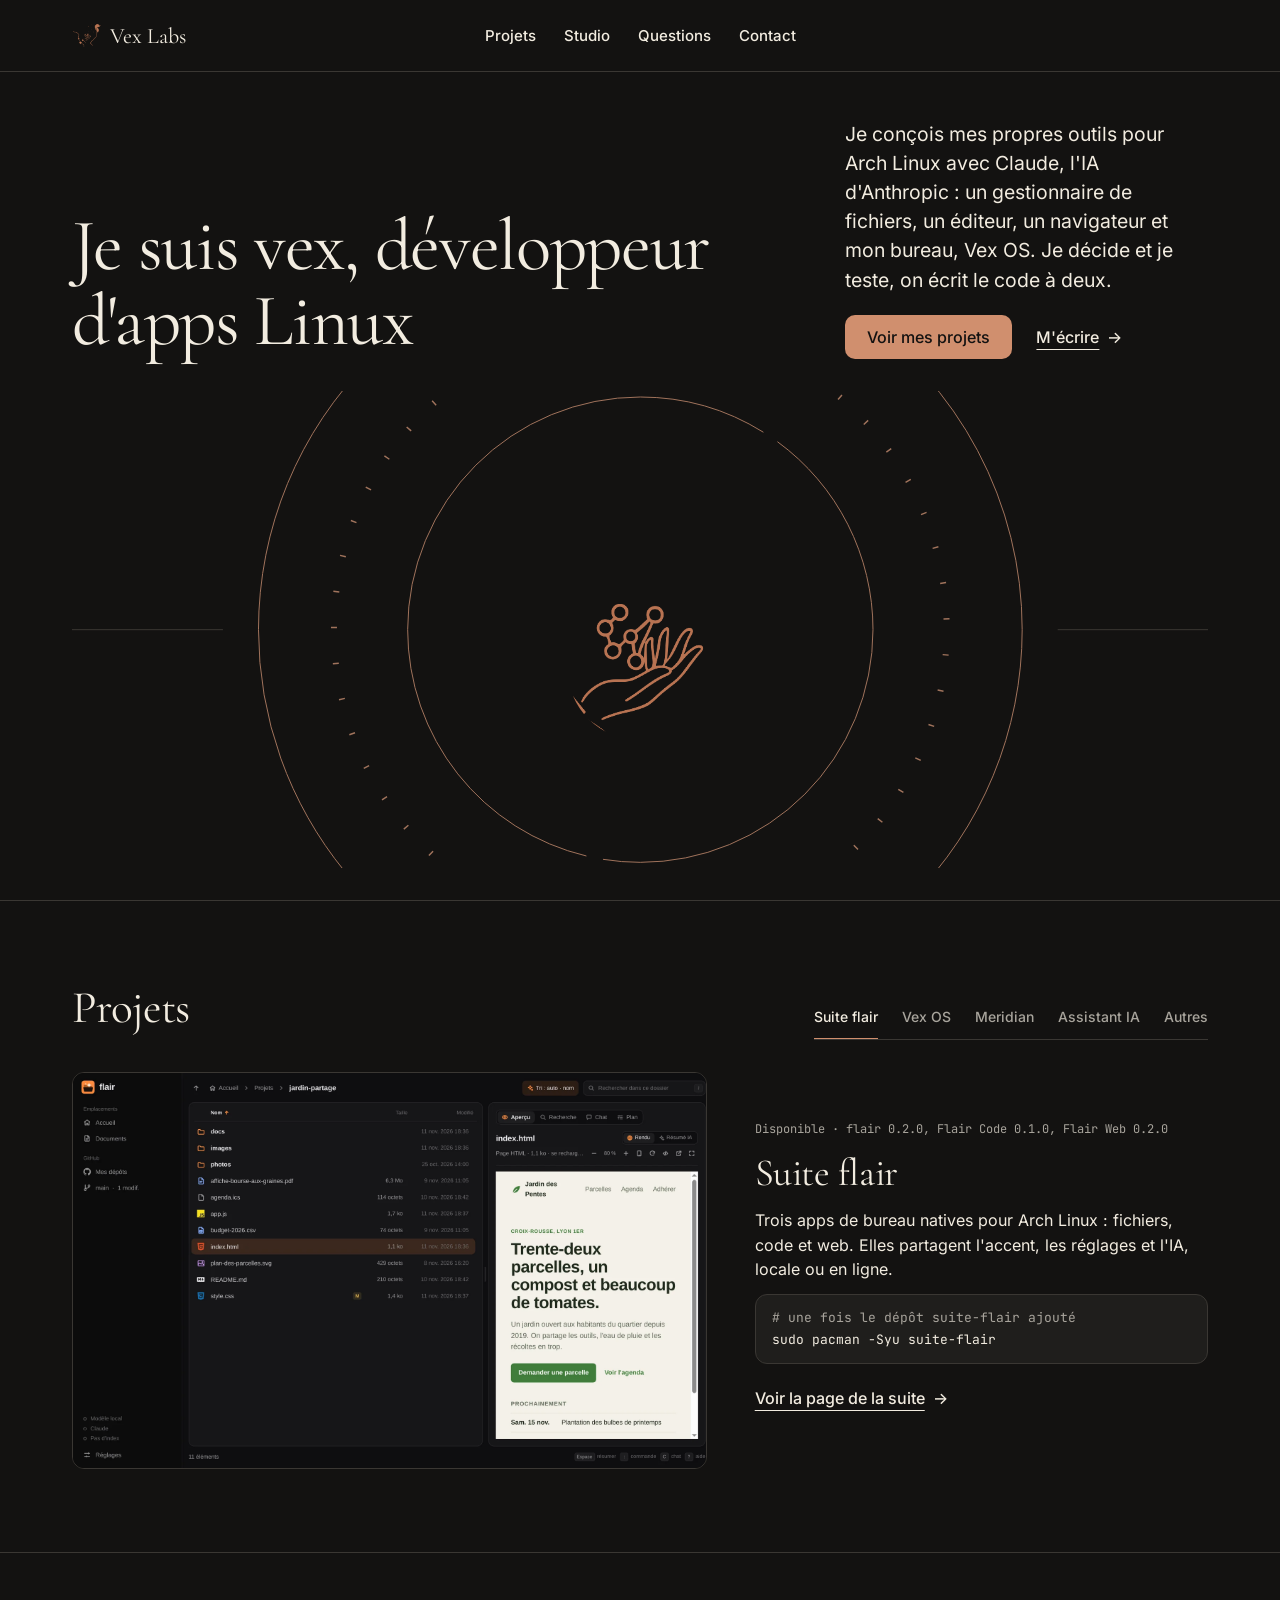
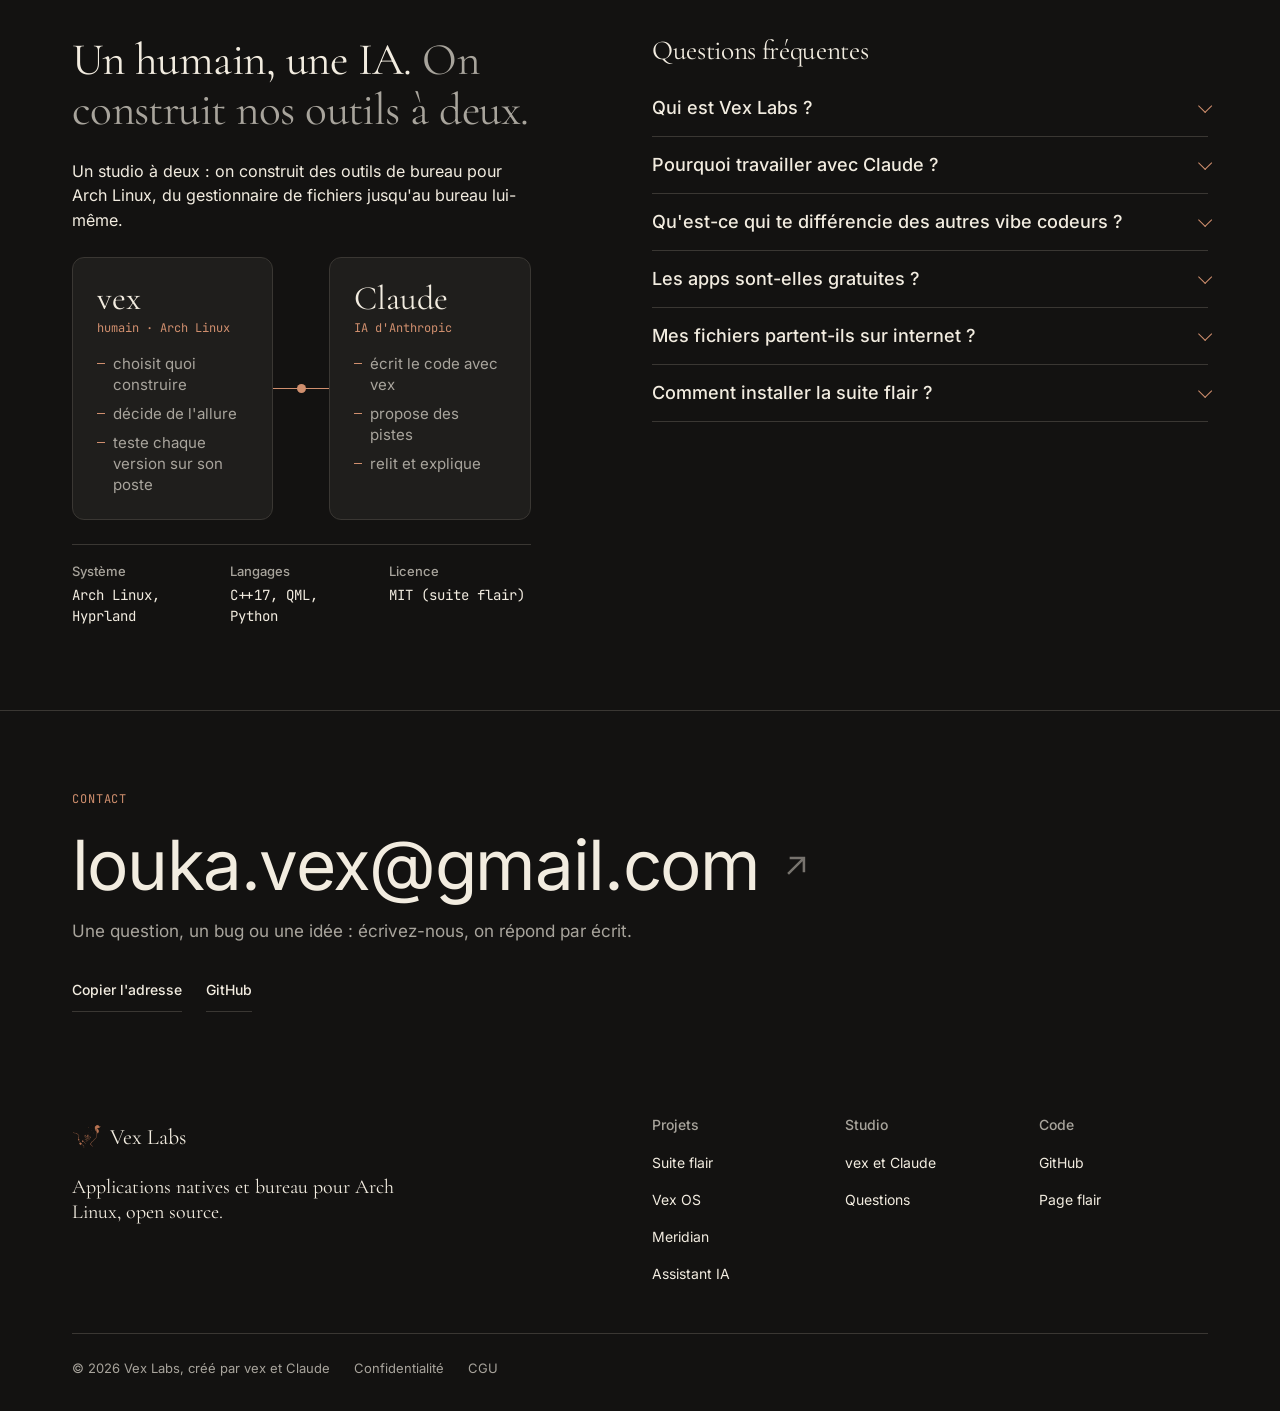
==== index.html @ b844fd17 "Portfolio Vex Labs : accueil, projets, studio, FAQ, contact, pages légales Site statique sans dépend" ====
<!doctype html>
<html lang="fr">
<head>
<meta charset="utf-8">
<meta name="viewport" content="width=device-width, initial-scale=1, viewport-fit=cover">
<title>Vex Labs : applications natives pour Arch Linux</title>
<meta name="description" content="Vex Labs, c'est vex et Claude : la suite flair, Vex OS et Meridian, des outils de bureau natifs pour Arch Linux, en C++ et Qt 6.">
<link rel="canonical" href="https://vexlab-off.github.io/vex-portfolio/">
<meta property="og:type" content="website">
<meta property="og:url" content="https://vexlab-off.github.io/vex-portfolio/">
<meta property="og:title" content="Vex Labs : applications natives pour Arch Linux">
<meta property="og:description" content="La suite flair, Vex OS et Meridian : des outils de bureau pour Arch Linux, écrits par vex et Claude en C++ et Qt 6.">
<meta property="og:image" content="https://vexlab-off.github.io/vex-portfolio/share.jpg">
<meta name="twitter:card" content="summary_large_image">
<meta name="theme-color" content="#131211">
<link rel="icon" href="media/logo.png" type="image/png">
<link rel="preload" href="fonts/cormorant-garamond-400-normal.woff2" as="font" type="font/woff2" crossorigin>
<link rel="preload" href="fonts/inter-400-normal.woff2" as="font" type="font/woff2" crossorigin>
<link rel="stylesheet" href="css/site.css">
<script>
  // Le hero se construit au chargement (js/site.js) : ses pièces sont cachées ici, avant le premier rendu,
  // sauf si l'on a demandé moins d'animations. Si le script ne démarre pas, tout réapparaît au bout de 4 s.
  if (!matchMedia('(prefers-reduced-motion: reduce)').matches) {
    document.documentElement.classList.add('vx-build', 'vx-intro', 'vx-rules');
    setTimeout(() => { if (!window.vxStarted) document.documentElement.classList.remove('vx-build', 'vx-rules'); }, 4000);
  }
</script>
<script src="js/site.js" defer></script>
</head>
<body>
<a class="skip" href="#top">Aller au contenu</a>

<header class="nav">
  <div class="wrap nav__bar">
    <a class="logo" href="#top"><img src="media/logo.png" alt="" width="777" height="633">Vex Labs</a>
    <nav class="nav__links" id="menu" aria-label="Principale">
      <a href="#projets">Projets</a>
      <a href="#studio">Studio</a>
      <a href="#questions">Questions</a>
      <a href="#contact">Contact</a>
    </nav>
    <button class="nav__toggle" type="button" aria-expanded="false" aria-controls="menu" aria-label="Ouvrir le menu"><span></span><span></span></button>
  </div>
</header>

<main id="top">
  <section class="hero" aria-labelledby="hero-h">
    <div class="wrap hero__in">
      <div class="hero__head">
        <h1 id="hero-h">Je suis vex, développeur d'apps Linux</h1>
        <div class="hero__aside">
          <p class="hero__lead">Je conçois mes propres outils pour Arch Linux avec Claude, l'IA d'Anthropic&nbsp;: un gestionnaire de fichiers, un éditeur, un navigateur et mon bureau, Vex OS. Je décide et je teste, on écrit le code à deux.</p>
          <div class="actions"><a class="btn" href="#projets">Voir mes projets</a><a class="link" href="#contact">M'écrire</a></div>
        </div>
      </div>
      <div class="hero__stage">
        <!-- l'horloge, d'après l'écran de veille Meridian : l'anneau extérieur fait 24 h (son arc s'allume jusqu'à l'heure),
             celui du milieu 60 graduations (allumées jusqu'à la minute), l'intérieur 60 s avec le point des secondes -->
        <svg class="orbit" viewBox="-640 -283 1280 566" preserveAspectRatio="xMidYMid slice" aria-hidden="true">
          <defs><linearGradient id="tail" gradientUnits="userSpaceOnUse"><stop offset="0" stop-opacity="0"/><stop offset="1"/></linearGradient></defs>
          <circle class="ring" r="430" pathLength="1"/>
          <circle class="day" id="clock-day" r="430" pathLength="1440" stroke-dasharray="0 1440" transform="rotate(-90)"/>
          <circle class="ticks" r="345" pathLength="60" stroke-dasharray="0.04 0.96" transform="rotate(-90)"/>
          <circle class="done" id="clock-min" r="345" pathLength="60" stroke-dasharray="0 60" transform="rotate(-90)"/>
          <circle class="ring" r="262" pathLength="1"/>
          <g id="clock-mdot"><circle class="mdot" cx="0" cy="-345" r="4"/></g>
          <g id="clock-sec"><path class="tail"/><circle class="dot" cx="0" cy="-262" r="3.5"/></g>
          <line class="guide" x1="-640" y1="0" x2="-470" y2="0" pathLength="1"/>
          <line class="guide" x1="640" y1="0" x2="470" y2="0" pathLength="1"/>
        </svg>
        <img src="media/logo.png" alt="Le logo de Vex Labs : une main tient un petit graphe de nœuds, sous une silhouette en casquette" width="777" height="633" fetchpriority="high">
      </div>
      <p class="clock" aria-hidden="true"><time><span id="clock-h">--</span><span class="clock__colon">:</span><span id="clock-m">--</span></time><span class="clock__s" id="clock-s">--</span><span class="clock__date" id="clock-date"></span></p>
    </div>
  </section>

  <section class="section rule" id="projets" aria-labelledby="projets-h">
    <div class="wrap">
      <div class="proj__head">
        <h2 id="projets-h">Projets</h2>
        <!-- 5 projets au plus ici : la bibliothèque complète viendra sur un autre site -->
        <div class="proj__bar" role="tablist" aria-label="Choisir un projet">
          <button type="button" role="tab" id="suite-flair" aria-selected="true" aria-controls="pp-flair">Suite flair</button>
          <button type="button" role="tab" id="vex-os" aria-selected="false" aria-controls="pp-vexos" tabindex="-1">Vex OS</button>
          <button type="button" role="tab" id="meridian" aria-selected="false" aria-controls="pp-meridian" tabindex="-1">Meridian</button>
          <button type="button" role="tab" id="assistant" aria-selected="false" aria-controls="pp-assistant" tabindex="-1">Assistant IA</button>
          <button type="button" role="tab" id="autres" aria-selected="false" aria-controls="pp-autres" tabindex="-1">Autres</button>
          <span class="proj__ink" aria-hidden="true"></span>
        </div>
      </div>

      <article class="proj" id="pp-flair" role="tabpanel" aria-labelledby="suite-flair" tabindex="0">
        <div class="proj__media"><img src="media/flair.webp" alt="flair, le gestionnaire de fichiers : un dossier de projet ouvert, avec l'aperçu d'une page HTML à droite" width="1800" height="1112" loading="lazy"></div>
        <div class="proj__text">
          <p class="meta">Disponible · flair 0.2.0, Flair Code 0.1.0, Flair Web 0.2.0</p>
          <h3>Suite flair</h3>
          <p>Trois apps de bureau natives pour Arch Linux&nbsp;: fichiers, code et web. Elles partagent l'accent, les réglages et l'IA, locale ou en ligne.</p>
          <pre class="code"><span class="c"># une fois le dépôt suite-flair ajouté</span>
sudo pacman -Syu suite-flair</pre>
          <a class="link" href="https://vexlab-off.github.io/flair/">Voir la page de la suite</a>
        </div>
      </article>

      <article class="proj" id="pp-vexos" role="tabpanel" aria-labelledby="vex-os" tabindex="0" hidden>
        <div class="proj__media proj__media--contain"><img src="media/plymouth-poster.webp" alt="Écran de démarrage de Vex OS : le logo et le mot VEX OS sur fond noir" width="800" height="400" loading="lazy"></div>
        <div class="proj__text">
          <p class="meta">Arch Linux · Hyprland · Lua · Shell</p>
          <h3>Vex OS</h3>
          <p>Mon bureau sur Arch Linux et Hyprland&nbsp;: un shell maison, des dotfiles en modules et un script qui remonte tout le poste, jusqu'à l'écran de démarrage.</p>
        </div>
      </article>

      <article class="proj" id="pp-meridian" role="tabpanel" aria-labelledby="meridian" tabindex="0" hidden>
        <div class="proj__media"><img src="media/meridian.webp" alt="Meridian, l'économiseur d'écran : l'heure en grand au centre d'anneaux fins" width="1600" height="1000" loading="lazy"></div>
        <div class="proj__text">
          <p class="meta">C++17 · Qt 6 Quick · pour Vex OS</p>
          <h3>Meridian</h3>
          <p>L'économiseur d'écran de Vex OS&nbsp;: l'heure sur trois anneaux, pour la journée, l'heure et la minute. Il couvre tous les écrans et s'efface au premier geste.</p>
        </div>
      </article>

      <article class="proj" id="pp-assistant" role="tabpanel" aria-labelledby="assistant" tabindex="0" hidden>
        <div class="proj__media proj__media--empty">En développement, pas encore de capture.</div>
        <div class="proj__text">
          <p class="meta">En développement · Python · LLM local</p>
          <h3>Assistant IA</h3>
          <p>Un assistant vocal pour le bureau&nbsp;: il écoute, comprend avec un modèle local et agit sur le système. Aucun cloud obligatoire.</p>
        </div>
      </article>

      <article class="proj proj--list" id="pp-autres" role="tabpanel" aria-labelledby="autres" tabindex="0" hidden>
        <div class="proj__text">
          <p class="meta">En préparation · pas encore en ligne</p>
          <h3>La bibliothèque Vex Labs</h3>
          <p>Un futur site pour partager et vendre nos prochains projets, au même endroit. Il n'existe pas encore&nbsp;: il viendra après ce portfolio.</p>
          <!-- TODO : mettre le lien de la bibliothèque quand le site existera -->
          <a class="btn" href="#autres">Voir la bibliothèque</a>
        </div>
        <ul class="others">
          <li><h4>Partager</h4><p>Le code et les paquets de chaque projet, avec sa page et ses captures.</p></li>
          <li><h4>Vendre</h4><p>Certains projets à venir seront payants, pour faire vivre Vex Labs.</p></li>
          <li><h4>Suivre</h4><p>Les nouveautés de chaque projet, au même endroit que le code.</p></li>
        </ul>
      </article>
    </div>
  </section>

  <section class="section rule" id="studio" aria-labelledby="studio-h">
    <div class="wrap studio">
      <div class="studio__about">
        <h2 id="studio-h">Un humain, une IA. <span class="muted">On construit nos outils à deux.</span></h2>
        <!-- BROUILLON : l'histoire est à réécrire avec vex -->
        <p>Un studio à deux&nbsp;: on construit des outils de bureau pour Arch Linux, du gestionnaire de fichiers jusqu'au bureau lui-même.</p>
        <div class="duo">
          <div class="duo__who">
            <p class="duo__name">vex</p>
            <p class="duo__role">humain · Arch Linux</p>
            <ul><li>choisit quoi construire</li><li>décide de l'allure</li><li>teste chaque version sur son poste</li></ul>
          </div>
          <div class="duo__link" aria-hidden="true"><span class="duo__line"></span><span class="duo__dot"></span></div>
          <div class="duo__who">
            <p class="duo__name">Claude</p>
            <p class="duo__role">IA d'Anthropic</p>
            <ul><li>écrit le code avec vex</li><li>propose des pistes</li><li>relit et explique</li></ul>
          </div>
        </div>
        <dl class="facts">
          <div><dt>Système</dt><dd>Arch Linux, Hyprland</dd></div>
          <div><dt>Langages</dt><dd>C++17, QML, Python</dd></div>
          <div><dt>Licence</dt><dd>MIT (suite flair)</dd></div>
        </dl>
      </div>
      <div class="qa" id="questions">
        <h3>Questions fréquentes</h3>
        <details><summary>Qui est Vex Labs&nbsp;?</summary><p>Un studio à deux&nbsp;: moi, vex, sur Arch Linux, et Claude, l'IA d'Anthropic. Ensemble, on construit des outils de bureau&nbsp;: la suite flair, Vex OS et Meridian.</p></details>
        <details><summary>Pourquoi travailler avec Claude&nbsp;?</summary><p>Parce qu'à deux, on va plus loin. Claude écrit le code avec moi, propose des pistes et explique ses choix. Moi, je décide de ce qu'on construit, je teste et j'apprends en chemin.</p></details>
        <details><summary>Qu'est-ce qui te différencie des autres vibe codeurs&nbsp;?</summary><p>Je dis clairement que je code avec une IA, et je ne m'arrête pas au premier résultat&nbsp;: chaque version est testée sur mon poste avant d'être publiée, en paquet Arch, avec son code ouvert. Et ce sont des apps natives en C++ et Qt, pas des pages web emballées.</p></details>
        <details><summary>Les apps sont-elles gratuites&nbsp;?</summary><p>La suite flair, oui&nbsp;: son code est ouvert, sous licence MIT. Certains projets à venir seront payants, sur la future bibliothèque Vex Labs.</p></details>
        <details><summary>Mes fichiers partent-ils sur internet&nbsp;?</summary><p>Avec un modèle local, tout reste sur la machine. Avec une clé Claude, OpenAI ou Gemini, la demande part chez ce fournisseur.</p></details>
        <details><summary>Comment installer la suite flair&nbsp;?</summary><p>Ajoutez le dépôt <code>suite-flair</code> à <code>/etc/pacman.conf</code>, puis lancez <code>sudo pacman -Syu suite-flair</code>. La marche à suivre complète est sur la <a href="https://vexlab-off.github.io/flair/">page de la suite</a>.</p></details>
      </div>
    </div>
  </section>
</main>

<footer class="footer rule" id="contact" aria-labelledby="contact-h">
  <div class="wrap">
    <div class="contact">
      <p class="label">Contact</p>
      <h2 id="contact-h"><a class="contact__mail" href="mailto:louka.vex@gmail.com">louka.vex@gmail.com<svg viewBox="0 0 24 24" aria-hidden="true"><path d="M7 17 17 7M8 7h9v9"/></svg></a></h2>
      <p class="contact__lede">Une question, un bug ou une idée&nbsp;: écrivez-nous, on répond par écrit.</p>
      <div class="contact__actions">
        <button type="button" data-copy="louka.vex@gmail.com">Copier l'adresse</button>
        <a href="https://github.com/vexlab-off">GitHub</a>
        <output id="copied"></output>
      </div>
    </div>
    <div class="foot">
      <div class="foot__brand">
        <a class="logo" href="#top"><img src="media/logo.png" alt="" width="777" height="633" loading="lazy">Vex Labs</a>
        <p>Applications natives et bureau pour Arch Linux, open source.</p>
      </div>
      <div class="foot__col"><h3>Projets</h3><ul><li><a href="#suite-flair">Suite flair</a></li><li><a href="#vex-os">Vex OS</a></li><li><a href="#meridian">Meridian</a></li><li><a href="#assistant">Assistant IA</a></li></ul></div>
      <div class="foot__col"><h3>Studio</h3><ul><li><a href="#studio">vex et Claude</a></li><li><a href="#questions">Questions</a></li></ul></div>
      <div class="foot__col"><h3>Code</h3><ul><li><a href="https://github.com/vexlab-off">GitHub</a></li><li><a href="https://vexlab-off.github.io/flair/">Page flair</a></li></ul></div>
    </div>
    <div class="legal">
      <span>© 2026 Vex Labs, créé par vex et Claude</span>
      <a href="confidentialite.html">Confidentialité</a>
      <a href="cgu.html">CGU</a>
    </div>
  </div>
</footer>
</body>
</html>
---- css/site.css ----
/* Vex Labs : une feuille de style pour les trois pages (accueil, confidentialité, CGU). */

/* ---------- polices (hébergées avec le site) ---------- */
@font-face { font-family: "Cormorant Garamond"; font-weight: 300; font-display: swap; src: url(../fonts/cormorant-garamond-300-normal.woff2) format("woff2"); }
@font-face { font-family: "Cormorant Garamond"; font-weight: 400; font-display: swap; src: url(../fonts/cormorant-garamond-400-normal.woff2) format("woff2"); }
@font-face { font-family: "Inter"; font-weight: 400; font-display: swap; src: url(../fonts/inter-400-normal.woff2) format("woff2"); }
@font-face { font-family: "Inter"; font-weight: 500; font-display: swap; src: url(../fonts/inter-500-normal.woff2) format("woff2"); }
@font-face { font-family: "JetBrains Mono"; font-weight: 400; font-display: swap; src: url(../fonts/jetbrains-mono-400-normal.woff2) format("woff2"); }

/* ---------- couleurs, polices, mesures ---------- */
:root {
  color-scheme: dark;
  --bg: #131211;
  --surface: #1f1e1c;
  --ink: #f2ece0;
  --muted: #a8a49c;
  --line: #3a3733;
  --accent: #d08f6e;            /* terre cuite éclaircie pour le fond sombre */
  --display: "Cormorant Garamond", Georgia, serif;
  --text: "Inter", system-ui, sans-serif;
  --mono: "JetBrains Mono", ui-monospace, Menlo, Consolas, monospace;
  --ease: cubic-bezier(.65, 0, .35, 1);
  --ease-out: cubic-bezier(.22, 1, .36, 1);
  --gutter: clamp(24px, 5.6vw, 80px);
  --nav: 72px;
  --space: clamp(64px, 6.5vw, 96px);   /* le haut et le bas de chaque section */
  --r: 12px;
}
@media (max-width: 959px) { :root { --nav: 56px; } }

/* ---------- base ---------- */
*, *::before, *::after { box-sizing: border-box; }
html { scroll-behavior: smooth; scroll-padding-top: var(--nav); -webkit-text-size-adjust: 100%; }
body { margin: 0; background: var(--bg); color: var(--ink); font: 400 16px/1.55 var(--text); -webkit-font-smoothing: antialiased; }
img, svg { display: block; max-width: 100%; }
h1, h2, h3, h4 { margin: 0; font-family: var(--display); font-weight: 400; text-wrap: balance; }
h2 { font-size: clamp(30px, 1.72vw + 23.3px, 48px); line-height: 1.1; letter-spacing: -.012em; }
p, ul, dl, dd { margin: 0; }
a { color: inherit; }
button { font: inherit; color: inherit; }
code { font-family: var(--mono); font-size: .9em; }
:focus-visible { outline: 2px solid var(--accent); outline-offset: 3px; border-radius: 4px; }
::selection { background: var(--accent); color: var(--bg); }
.muted { color: var(--muted); }
.label { font: 400 12px/1 var(--mono); letter-spacing: .08em; text-transform: uppercase; color: var(--accent); }
.wrap { width: 100%; max-width: calc(1280px + 2 * var(--gutter)); margin-inline: auto; padding-inline: var(--gutter); }
.skip { position: fixed; top: -80px; left: 16px; z-index: 100; padding: 10px 16px; border-radius: 8px; background: var(--accent); color: var(--bg); font-weight: 500; text-decoration: none; }
.skip:focus { top: 12px; }

/* bouton plein et lien souligné */
.btn { display: inline-flex; align-items: center; min-height: 44px; padding: 0 22px; border-radius: 10px; background: var(--accent); color: var(--bg);
  font: 500 16px/1 var(--text); text-decoration: none; transition: background-color .2s, transform .15s; }
.btn:hover { background: color-mix(in oklab, var(--accent) 85%, white); }
.btn:active { transform: translateY(1px); }
.link { display: inline-block; padding-block: 10px; line-height: 24px; font-weight: 500;
  text-decoration: underline 1px; text-underline-offset: 6px; transition: color .2s; }
.link::after { content: "→"; display: inline-block; margin-left: 8px; transition: transform .2s; }   /* inline-block : la flèche n'est pas soulignée */
.link:hover { color: var(--accent); }
.link:hover::after { transform: translateX(3px); }

/* ---------- barre de navigation ---------- */
.nav { position: fixed; inset: 0 0 auto; z-index: 50; height: var(--nav); background: var(--bg); border-bottom: 1px solid var(--line); }
.nav__bar { height: 100%; display: grid; grid-template-columns: 1fr auto 1fr; align-items: center; }
.logo { display: inline-flex; align-items: center; gap: 8px; min-height: 44px; justify-self: start; font: 400 22px/1 var(--display); text-decoration: none; }
.logo img { width: 30px; height: auto; }
.nav__links { display: flex; gap: 4px; }
.nav__links a { display: inline-flex; align-items: center; height: 36px; padding: 0 12px; border-radius: 8px; font: 500 15px/1 var(--text); text-decoration: none; transition: background-color .2s; }
.nav__links a:hover { background: var(--surface); }
.nav__toggle { display: none; grid-column: 3; justify-self: end; place-items: center; width: 44px; height: 44px; padding: 0; cursor: pointer;
  background: none; border: 1px solid color-mix(in oklab, var(--ink) 20%, transparent); border-radius: 10px; }
.nav__toggle span { grid-area: 1 / 1; width: 16px; height: 1.6px; border-radius: 1px; background: currentColor; transition: transform .25s var(--ease); }
.nav__toggle span:first-child { transform: translateY(-4px); }
.nav__toggle span:last-child { transform: translateY(4px); }
.nav--open .nav__toggle span:first-child { transform: rotate(45deg); }
.nav--open .nav__toggle span:last-child { transform: rotate(-45deg); }
@media (max-width: 959px) {
  .nav__toggle { display: grid; }
  .nav__links { position: fixed; inset: var(--nav) 0 0; flex-direction: column; gap: 0; padding: 16px var(--gutter); background: var(--bg);
    visibility: hidden; opacity: 0; transition: opacity .25s, visibility 0s .25s; }
  .nav__links a { height: auto; padding: 18px 0; border-radius: 0; border-bottom: 1px solid var(--line); font: 400 32px/1.1 var(--display); }
  .nav__links a:hover { background: none; color: var(--accent); }
  .nav--open .nav__links { visibility: visible; opacity: 1; transition: opacity .25s; }
  html:has(.nav--open) { overflow: hidden; }
}

/* ---------- sections : un trait fin en haut, tiré à l'arrivée à l'écran (js/site.js) ---------- */
.section { position: relative; padding-block: var(--space); }
.rule::before { content: ""; position: absolute; inset: 0 0 auto; height: 1px; background: var(--line); transform-origin: 0 50%; }
.vx-rules .rule:not(.is-drawn)::before { transform: scaleX(0); background: var(--accent); }
.vx-rules .rule.is-drawn::before { transition: transform 1.1s var(--ease), background-color .8s ease 1.1s; }

/* ---------- hero : la présentation, et l'horloge Meridian autour du dessin ---------- */
.hero { min-height: 100svh; display: flex; flex-direction: column; padding: calc(var(--nav) + 48px) 0 32px; }
.hero__in { position: relative; flex: 1; display: flex; flex-direction: column; }
.hero__head { display: grid; grid-template-columns: repeat(12, minmax(0, 1fr)); column-gap: 24px; align-items: end; }
.hero h1 { grid-column: 1 / span 7; font-size: clamp(36px, 4vw + 22px, 80px); line-height: 1.02; letter-spacing: -.018em; }
.hero__aside { grid-column: 9 / -1; display: grid; gap: 20px; }
.hero__lead { font-size: clamp(17px, .5vw + 13px, 20px); line-height: 1.5; }
.actions { display: flex; flex-wrap: wrap; align-items: center; gap: 8px 24px; }
.hero__stage { position: relative; flex: 1; min-height: 360px; margin-top: 32px; overflow: hidden; }
.hero__stage > img { position: absolute; inset: 0; z-index: 1; width: 100%; height: 100%; object-fit: contain; padding: 4% 0 3%; }
.orbit { position: absolute; inset: 0; width: 100%; height: 100%; max-width: none; }
.orbit circle, .orbit line, .orbit path { fill: none; vector-effect: non-scaling-stroke; }
.orbit .ring, .orbit .guide { stroke: var(--line); stroke-width: 1; }
.orbit .day { stroke: var(--accent); stroke-width: 1.5; }
.orbit .ticks { stroke: var(--line); stroke-width: 6; }
.orbit .done { stroke: color-mix(in oklab, var(--accent) 70%, var(--bg)); stroke-width: 6; }
.orbit .dot { fill: var(--accent); }
.orbit .mdot { fill: var(--ink); }
.orbit .tail { stroke: url(#tail); stroke-width: 2.5; stroke-linecap: round; }
.orbit stop { stop-color: var(--accent); }
/* l'heure en clair, comme sur l'écran de veille Meridian */
.clock { position: absolute; left: var(--gutter); bottom: 8px; z-index: 2; display: flex; flex-wrap: wrap; align-items: baseline; gap: 8px; white-space: nowrap; pointer-events: none; }
.clock time { font: 300 46px/.9 var(--display); font-variant-numeric: lining-nums tabular-nums; letter-spacing: .01em; }
.clock__colon { padding: 0 .04em; color: var(--accent); }
.clock__s { font: 400 13px/1 var(--mono); color: var(--accent); font-variant-numeric: tabular-nums; }
.clock__date { flex-basis: 100%; font: 400 12px/1.2 var(--mono); color: var(--muted); }
@media (max-width: 959px) {
  .hero { min-height: 0; }
  .hero h1, .hero__aside { grid-column: 1 / -1; }
  .hero__aside { margin-top: 16px; }
  .hero__stage { flex: none; min-height: 0; aspect-ratio: 6 / 5; }
  .clock { position: static; margin-top: 16px; }
  .clock time { font-size: 34px; }
}
/* la construction du hero (js/site.js) : html.vx-build cache ses pièces avant le premier rendu,
   html.vx-intro fait monter le texte ; rien de tout ça si l'on demande moins d'animations */
.vx-build .orbit > *, .vx-build .clock { opacity: 0; }
.vx-build .hero__stage > img { clip-path: circle(0% at 50% 58%); }
@keyframes rise { from { opacity: 0; transform: translateY(24px); } }
.vx-intro .hero__head > * { animation: rise .9s var(--ease-out) both; }
.vx-intro .hero__aside { animation-delay: .15s; }

/* ---------- projets : une barre discrète, un projet à la fois (5 au plus) ---------- */
.proj__head { display: flex; flex-wrap: wrap; align-items: baseline; justify-content: space-between; gap: 16px 32px; margin-bottom: 32px; }
.proj__bar { position: relative; display: flex; flex-wrap: wrap; column-gap: 24px; border-bottom: 1px solid var(--line); }
.proj__bar [role="tab"] { min-height: 44px; padding: 14px 0 13px; background: none; border: 0; cursor: pointer; color: var(--muted);
  font: 500 14px/1 var(--text); transition: color .2s; scroll-margin-top: calc(var(--nav) + 120px); }
.proj__bar [role="tab"]:hover, .proj__bar [aria-selected="true"] { color: var(--ink); }
.proj__ink { position: absolute; top: 0; left: 0; width: 0; height: 1.5px; background: var(--accent); pointer-events: none;
  transition: transform .5s var(--ease), width .5s var(--ease); }
.proj { display: grid; grid-template-columns: minmax(0, 7fr) minmax(0, 5fr); gap: 32px 48px; align-items: center; }
.proj[hidden] { display: none; }
.proj--list { grid-template-columns: minmax(0, 5fr) minmax(0, 7fr); align-items: start; }
.proj__media { aspect-ratio: 16 / 10; overflow: hidden; border: 1px solid var(--line); border-radius: var(--r); background: #0d0c0b; }
.proj__media img { width: 100%; height: 100%; object-fit: cover; object-position: top left; }
.proj__media--contain img { object-fit: contain; object-position: center; }
.proj__media--empty { display: grid; place-items: center; font: 400 13px var(--mono); color: var(--muted); }
.proj__text { display: grid; gap: 12px; justify-items: start; }
.proj__text h3 { font-size: clamp(30px, 3vw, 40px); line-height: 1.2; letter-spacing: -.012em; }
.meta { font: 400 12px/1.5 var(--mono); color: var(--muted); }
.code { width: 100%; margin: 0; padding: 12px 16px; overflow-x: auto; border: 1px solid var(--line); border-radius: var(--r); background: var(--surface);
  font: 400 13px/1.7 var(--mono); white-space: pre; }
.code .c { color: var(--muted); }
.others { list-style: none; padding: 0; border-top: 1px solid var(--line); }
.others li { display: grid; gap: 4px; padding: 16px 0; border-bottom: 1px solid var(--line); }
.others h4 { font-size: 24px; line-height: 1.1; }
.others p { color: var(--muted); }
@media (max-width: 959px) { .proj, .proj--list { grid-template-columns: 1fr; } }
@media (prefers-reduced-motion: reduce) { .proj__ink { transition: none; } }

/* ---------- studio : le duo vex / Claude, et les questions ---------- */
.studio { display: grid; grid-template-columns: repeat(12, minmax(0, 1fr)); gap: 56px 24px; align-items: start; }
.studio__about { grid-column: 1 / span 5; display: grid; gap: 24px; }
.qa { grid-column: 7 / -1; }
@media (max-width: 959px) { .studio__about, .qa { grid-column: 1 / -1; } }
/* le duo : deux cartes reliées par un trait que le point parcourt (js/site.js pose is-armed, is-on, is-loop) */
.duo { display: grid; grid-template-columns: minmax(0, 1fr) 56px minmax(0, 1fr); }
.duo__who { display: grid; align-content: start; gap: 4px; padding: 24px; border: 1px solid var(--line); border-radius: var(--r); background: var(--surface); }
.duo__name { font: 400 34px/1 var(--display); }
.duo__role { margin-bottom: 12px; font: 400 12px/1.4 var(--mono); color: var(--accent); }
.duo ul { list-style: none; padding: 0; display: grid; gap: 8px; }
.duo li { position: relative; padding-left: 16px; font-size: 15px; line-height: 1.4; color: var(--muted); }
.duo li::before { content: ""; position: absolute; left: 0; top: .7em; width: 8px; height: 1px; background: var(--accent); }
.duo__link { position: relative; }
.duo__line { position: absolute; inset: 50% 0 auto; height: 1px; background: var(--accent); transform-origin: 0 50%; }
.duo__dot { position: absolute; left: 50%; top: 50%; width: 9px; height: 9px; margin: -4.5px 0 0 -4.5px; border-radius: 50%; background: var(--accent); }
.duo.is-armed .duo__line { transform: scaleX(0); }
.duo.is-armed .duo__dot { opacity: 0; }
.duo.is-armed.is-on .duo__line { transform: none; transition: transform .7s var(--ease); }
.duo.is-armed.is-on .duo__dot { opacity: 1; animation: duo-pass 1.5s var(--ease) .45s both; }
.duo.is-loop .duo__dot { animation: duo-swap 4s var(--ease) infinite; }
.duo.is-loop .duo__who:first-child { animation: duo-ping-a 4s ease-in-out infinite; }
.duo.is-loop .duo__who:last-child { animation: duo-ping-b 4s ease-in-out infinite; }
.duo.is-paused :is(.duo__dot, .duo__who) { animation-play-state: paused; }
@keyframes duo-pass { 0% { left: 0; opacity: 0; } 12% { opacity: 1; } 55% { left: 100%; } 100% { left: 0; } }
@keyframes duo-swap { 0%, 8% { left: 0; } 42%, 58% { left: 100%; } 92%, 100% { left: 0; } }
@keyframes duo-pass-y { 0% { top: 0; opacity: 0; } 12% { opacity: 1; } 55% { top: 100%; } 100% { top: 0; } }
@keyframes duo-swap-y { 0%, 8% { top: 0; } 42%, 58% { top: 100%; } 92%, 100% { top: 0; } }
@keyframes duo-ping-a { 0%, 100% { border-color: color-mix(in oklab, var(--accent) 55%, var(--line)); } 20%, 80% { border-color: var(--line); } }
@keyframes duo-ping-b { 0%, 30%, 70%, 100% { border-color: var(--line); } 50% { border-color: color-mix(in oklab, var(--accent) 55%, var(--line)); } }
@media (max-width: 560px) {
  .duo { grid-template-columns: 1fr; grid-template-rows: auto 44px auto; }
  .duo__line { inset: 0 auto 0 50%; width: 1px; height: auto; transform-origin: 50% 0; }
  .duo.is-armed .duo__line { transform: scaleY(0); }
  .duo.is-armed.is-on .duo__dot { animation-name: duo-pass-y; }
  .duo.is-loop .duo__dot { animation-name: duo-swap-y; }
}
.facts { display: grid; grid-template-columns: repeat(auto-fit, minmax(140px, 1fr)); gap: 16px; padding-top: 16px; border-top: 1px solid var(--line); }
.facts dt { font-size: 13px; font-weight: 500; color: var(--muted); }
.facts dd { margin-top: 4px; font: 400 14px/1.5 var(--mono); }
/* les questions : <details> natifs, qui s'ouvrent en douceur là où le navigateur sait l'animer */
.qa h3 { margin-bottom: 12px; font-size: clamp(24px, .5vw + 21px, 28px); line-height: 1.2; letter-spacing: -.012em; }
.qa details { border-bottom: 1px solid var(--line); }
.qa summary { display: flex; justify-content: space-between; align-items: center; gap: 16px; min-height: 56px; padding: 12px 0;
  font: 500 18px/1.4 var(--text); cursor: pointer; list-style: none; }
.qa summary::-webkit-details-marker { display: none; }
.qa summary::after { content: ""; flex: none; width: 10px; height: 10px; border-right: 1.5px solid var(--accent); border-bottom: 1.5px solid var(--accent);
  transform: rotate(45deg) translateY(-3px); transition: transform .2s; }
.qa details[open] summary::after { transform: rotate(225deg) translateY(-3px); }
.qa details p { max-width: 62ch; padding-bottom: 24px; color: var(--muted); }   /* padding, pas margin : l'animation le mesure */
@supports selector(::details-content) {
  .qa { interpolate-size: allow-keywords; }
  .qa details::details-content { block-size: 0; overflow: clip; opacity: 0;
    transition: block-size .42s var(--ease-out), opacity .3s ease, content-visibility .42s allow-discrete; }
  .qa details[open]::details-content { block-size: auto; opacity: 1; }
}
@media (prefers-reduced-motion: reduce) { .qa details::details-content, .qa summary::after { transition: none; } }

/* ---------- contact et pied de page ---------- */
.footer { position: relative; padding: var(--space) 0 32px; }
.contact { display: grid; gap: 16px; justify-items: start; }
.contact .label { margin-bottom: 8px; }

.contact h2 { font: 400 clamp(30px, 5.4vw, 72px)/1.05 var(--text); letter-spacing: -.02em; }
.contact__mail { display: inline-flex; align-items: center; gap: .25em; overflow-wrap: anywhere; text-decoration: none;
  background: linear-gradient(var(--accent), var(--accent)) 0 100% / 0 1.5px no-repeat; transition: background-size .45s var(--ease), color .2s; }
.contact__mail:hover, .contact__mail:focus-visible { background-size: 100% 1.5px; color: var(--accent); }
.contact__mail svg { flex: none; width: .55em; height: .55em; fill: none; stroke: currentColor; stroke-width: 1.6; opacity: .45; transition: transform .3s, opacity .3s; }
.contact__mail:hover svg { transform: translate(3px, -3px); opacity: 1; }
.contact__lede { font-size: 17px; color: var(--muted); }
.contact__actions { display: flex; flex-wrap: wrap; align-items: center; gap: 8px 24px; margin-top: 8px; }
.contact__actions :is(button, a) { display: inline-flex; align-items: center; min-height: 44px; padding: 0; background: none; border: 0; border-bottom: 1px solid var(--line);
  cursor: pointer; font: 500 14px/1 var(--text); text-decoration: none; transition: color .2s, border-color .2s; }
.contact__actions :is(button, a):hover { color: var(--accent); border-bottom-color: var(--accent); }
.contact__actions output { font: 400 13px var(--mono); color: var(--accent); }
.foot { display: grid; grid-template-columns: repeat(12, minmax(0, 1fr)); gap: 40px 24px; margin-top: clamp(72px, 8vw, 112px); }
.foot__brand { grid-column: 1 / span 4; display: grid; gap: 16px; align-content: start; }
.foot__brand p { font: 400 20px/1.25 var(--display); }
.foot__col { grid-column: span 2; }
.foot__col:nth-child(2) { grid-column: 7 / span 2; }
.foot h3 { margin-bottom: 16px; font: 500 14px/1.4 var(--text); color: var(--muted); }
.foot ul { list-style: none; padding: 0; display: grid; gap: 12px; }
.foot ul a, .legal a { text-decoration: none; transition: color .2s; }
.foot ul a { font-size: 14px; }
.foot ul a:hover { color: var(--accent); }
.legal { display: flex; flex-wrap: wrap; align-items: center; gap: 8px 24px; margin-top: 48px; padding-top: 24px; border-top: 1px solid var(--line); font-size: 13px; color: var(--muted); }
.legal a:hover, .legal a[aria-current] { color: var(--ink); }
@media (max-width: 959px) {
  .foot__brand { grid-column: 1 / -1; }
  .foot__col, .foot__col:nth-child(2) { grid-column: span 6; }
  .foot ul { gap: 0; }
  .foot ul a, .legal a { display: inline-flex; align-items: center; min-height: 44px; }
}

/* ---------- pages légales ---------- */
.page-nav { display: flex; align-items: center; justify-content: space-between; gap: 16px; min-height: 72px; border-bottom: 1px solid var(--line); }
.page-nav .link::after { content: none; }
.page { max-width: 68ch; padding: 72px 0 80px; }
.page .label { margin-bottom: 12px; }
.page h1 { font-size: clamp(36px, 5vw, 56px); line-height: 1.05; }
.page__date { margin: 16px 0 32px; font: 400 13px/1.5 var(--mono); color: var(--muted); }
.page__block { padding: 24px 0; border-top: 1px solid var(--line); }
.page h2 { margin-bottom: 12px; font: 500 18px/1.3 var(--text); letter-spacing: 0; }
.page p { margin-bottom: 12px; color: var(--muted); line-height: 1.65; }
.page a { color: var(--ink); text-decoration-color: var(--accent); text-underline-offset: 3px; }
.page + .legal { margin-top: 0; padding-bottom: 32px; }
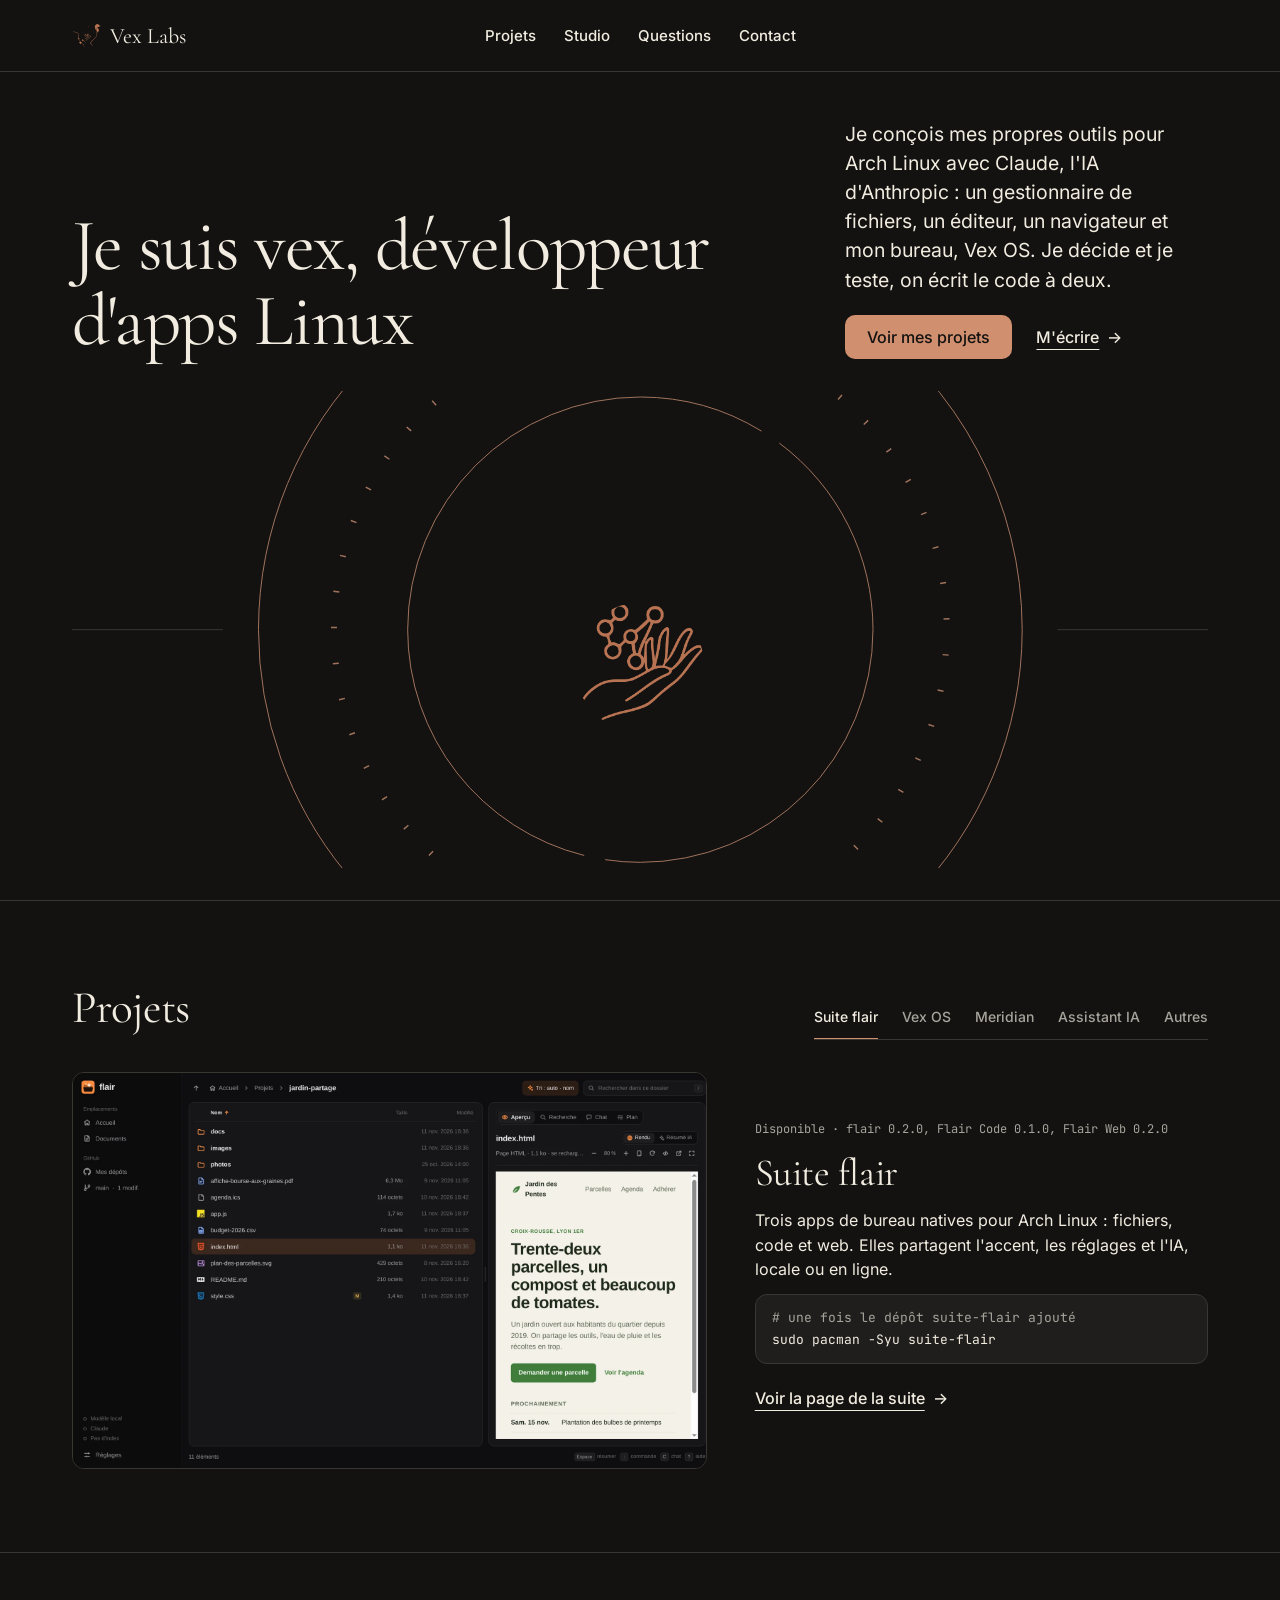
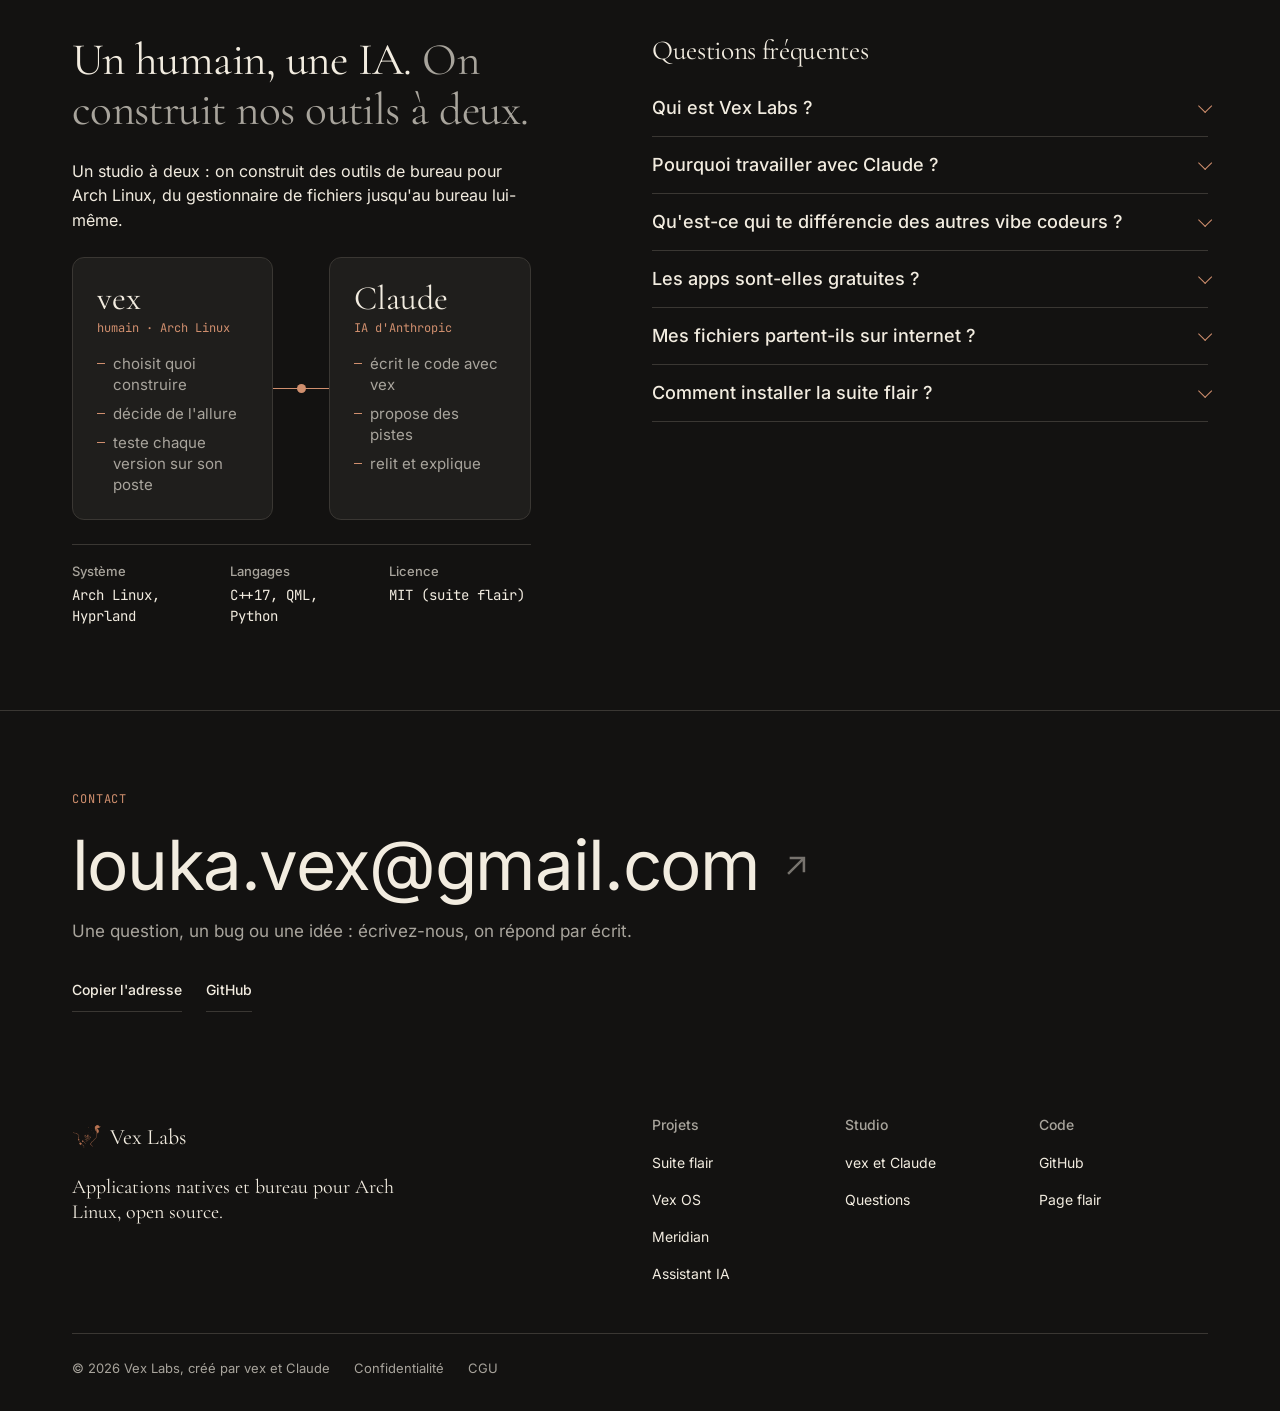
==== commit 7395f315: "Liens vers le nouveau site de la suite flair Co-Authored-By: Claude Opus 5.5 <noreply@anthropic.com>" ====
--- a/index.html
+++ b/index.html
@@ -97,7 +97,7 @@
           <p>Trois apps de bureau natives pour Arch Linux&nbsp;: fichiers, code et web. Elles partagent l'accent, les réglages et l'IA, locale ou en ligne.</p>
           <pre class="code"><span class="c"># une fois le dépôt suite-flair ajouté</span>
 sudo pacman -Syu suite-flair</pre>
-          <a class="link" href="https://vexlab-off.github.io/flair/">Voir la page de la suite</a>
+          <a class="link" href="https://vexlab-off.github.io/suite-flair/">Voir la page de la suite</a>
         </div>
       </article>
 
@@ -177,7 +177,7 @@
         <details><summary>Qu'est-ce qui te différencie des autres vibe codeurs&nbsp;?</summary><p>Je dis clairement que je code avec une IA, et je ne m'arrête pas au premier résultat&nbsp;: chaque version est testée sur mon poste avant d'être publiée, en paquet Arch, avec son code ouvert. Et ce sont des apps natives en C++ et Qt, pas des pages web emballées.</p></details>
         <details><summary>Les apps sont-elles gratuites&nbsp;?</summary><p>La suite flair, oui&nbsp;: son code est ouvert, sous licence MIT. Certains projets à venir seront payants, sur la future bibliothèque Vex Labs.</p></details>
         <details><summary>Mes fichiers partent-ils sur internet&nbsp;?</summary><p>Avec un modèle local, tout reste sur la machine. Avec une clé Claude, OpenAI ou Gemini, la demande part chez ce fournisseur.</p></details>
-        <details><summary>Comment installer la suite flair&nbsp;?</summary><p>Ajoutez le dépôt <code>suite-flair</code> à <code>/etc/pacman.conf</code>, puis lancez <code>sudo pacman -Syu suite-flair</code>. La marche à suivre complète est sur la <a href="https://vexlab-off.github.io/flair/">page de la suite</a>.</p></details>
+        <details><summary>Comment installer la suite flair&nbsp;?</summary><p>Ajoutez le dépôt <code>suite-flair</code> à <code>/etc/pacman.conf</code>, puis lancez <code>sudo pacman -Syu suite-flair</code>. La marche à suivre complète est sur la <a href="https://vexlab-off.github.io/suite-flair/">page de la suite</a>.</p></details>
       </div>
     </div>
   </section>
@@ -202,7 +202,7 @@
       </div>
       <div class="foot__col"><h3>Projets</h3><ul><li><a href="#suite-flair">Suite flair</a></li><li><a href="#vex-os">Vex OS</a></li><li><a href="#meridian">Meridian</a></li><li><a href="#assistant">Assistant IA</a></li></ul></div>
       <div class="foot__col"><h3>Studio</h3><ul><li><a href="#studio">vex et Claude</a></li><li><a href="#questions">Questions</a></li></ul></div>
-      <div class="foot__col"><h3>Code</h3><ul><li><a href="https://github.com/vexlab-off">GitHub</a></li><li><a href="https://vexlab-off.github.io/flair/">Page flair</a></li></ul></div>
+      <div class="foot__col"><h3>Code</h3><ul><li><a href="https://github.com/vexlab-off">GitHub</a></li><li><a href="https://vexlab-off.github.io/suite-flair/">Page flair</a></li></ul></div>
     </div>
     <div class="legal">
       <span>© 2026 Vex Labs, créé par vex et Claude</span>
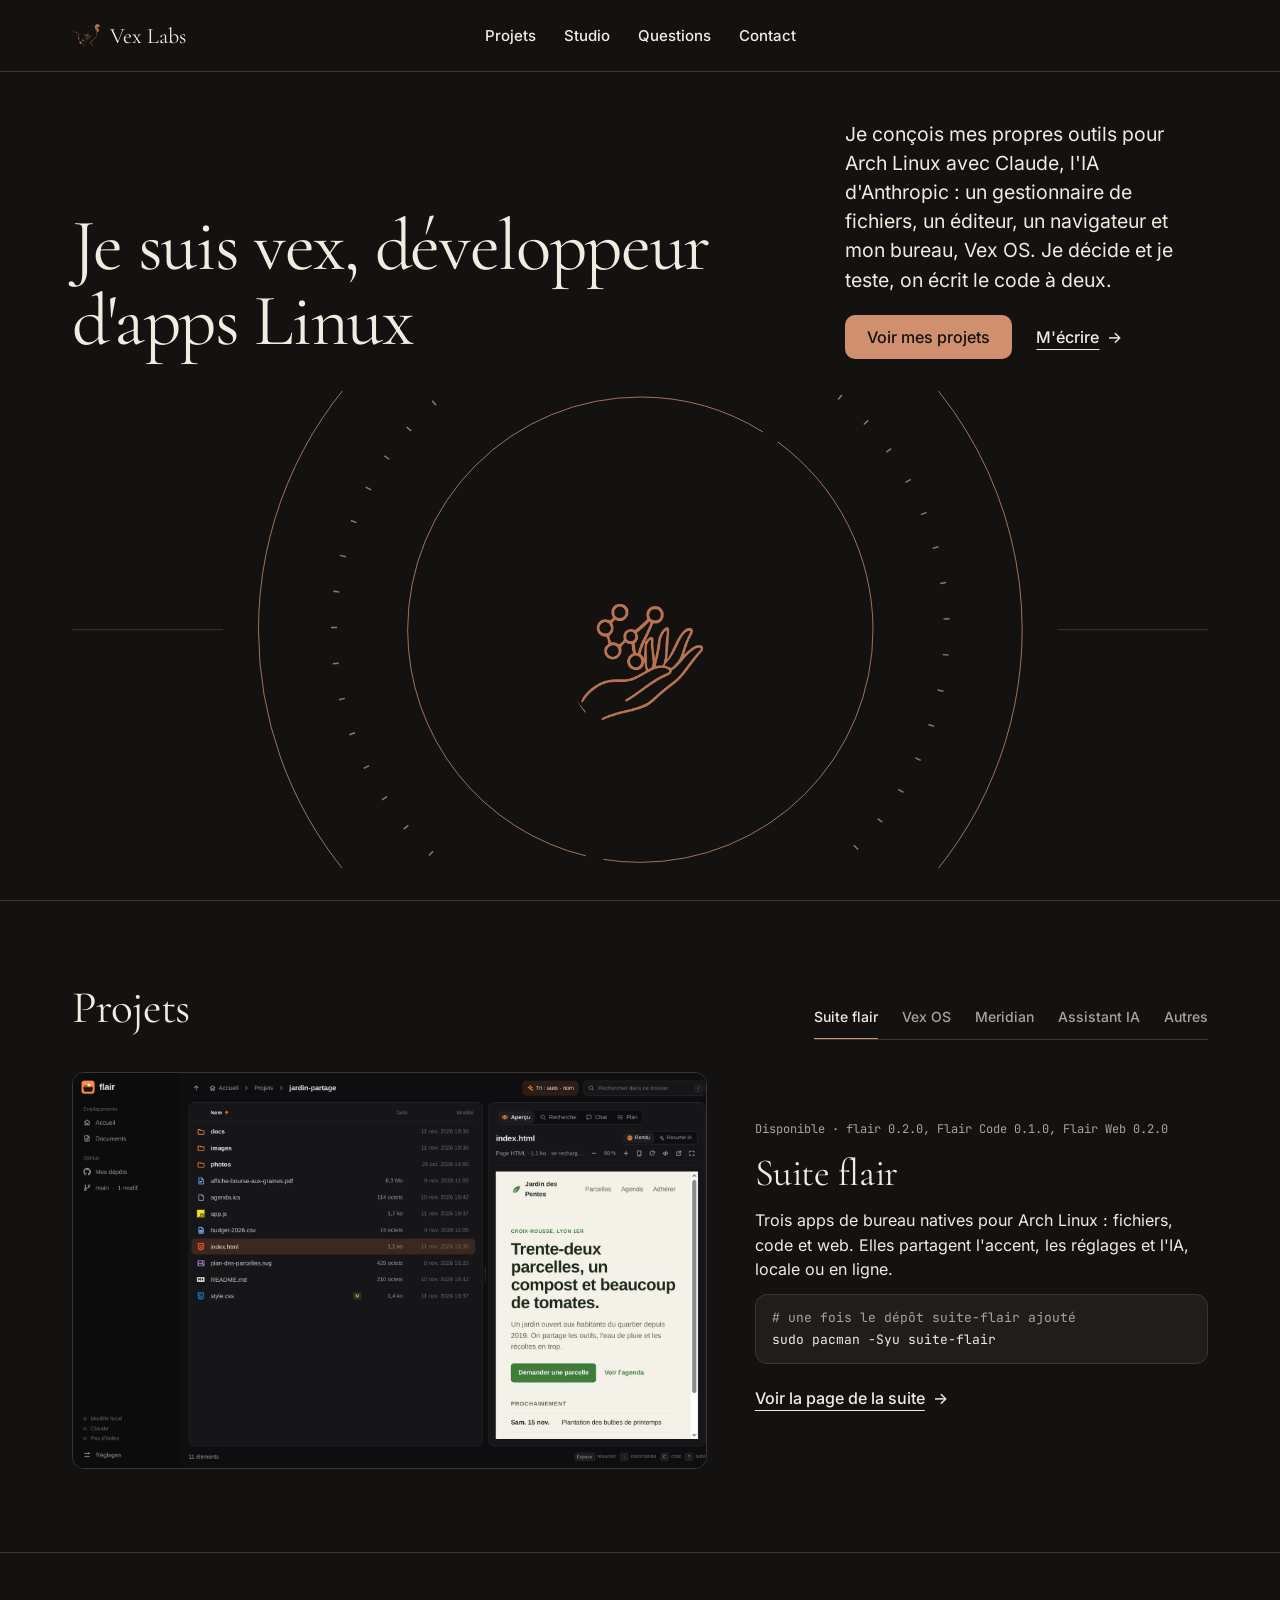
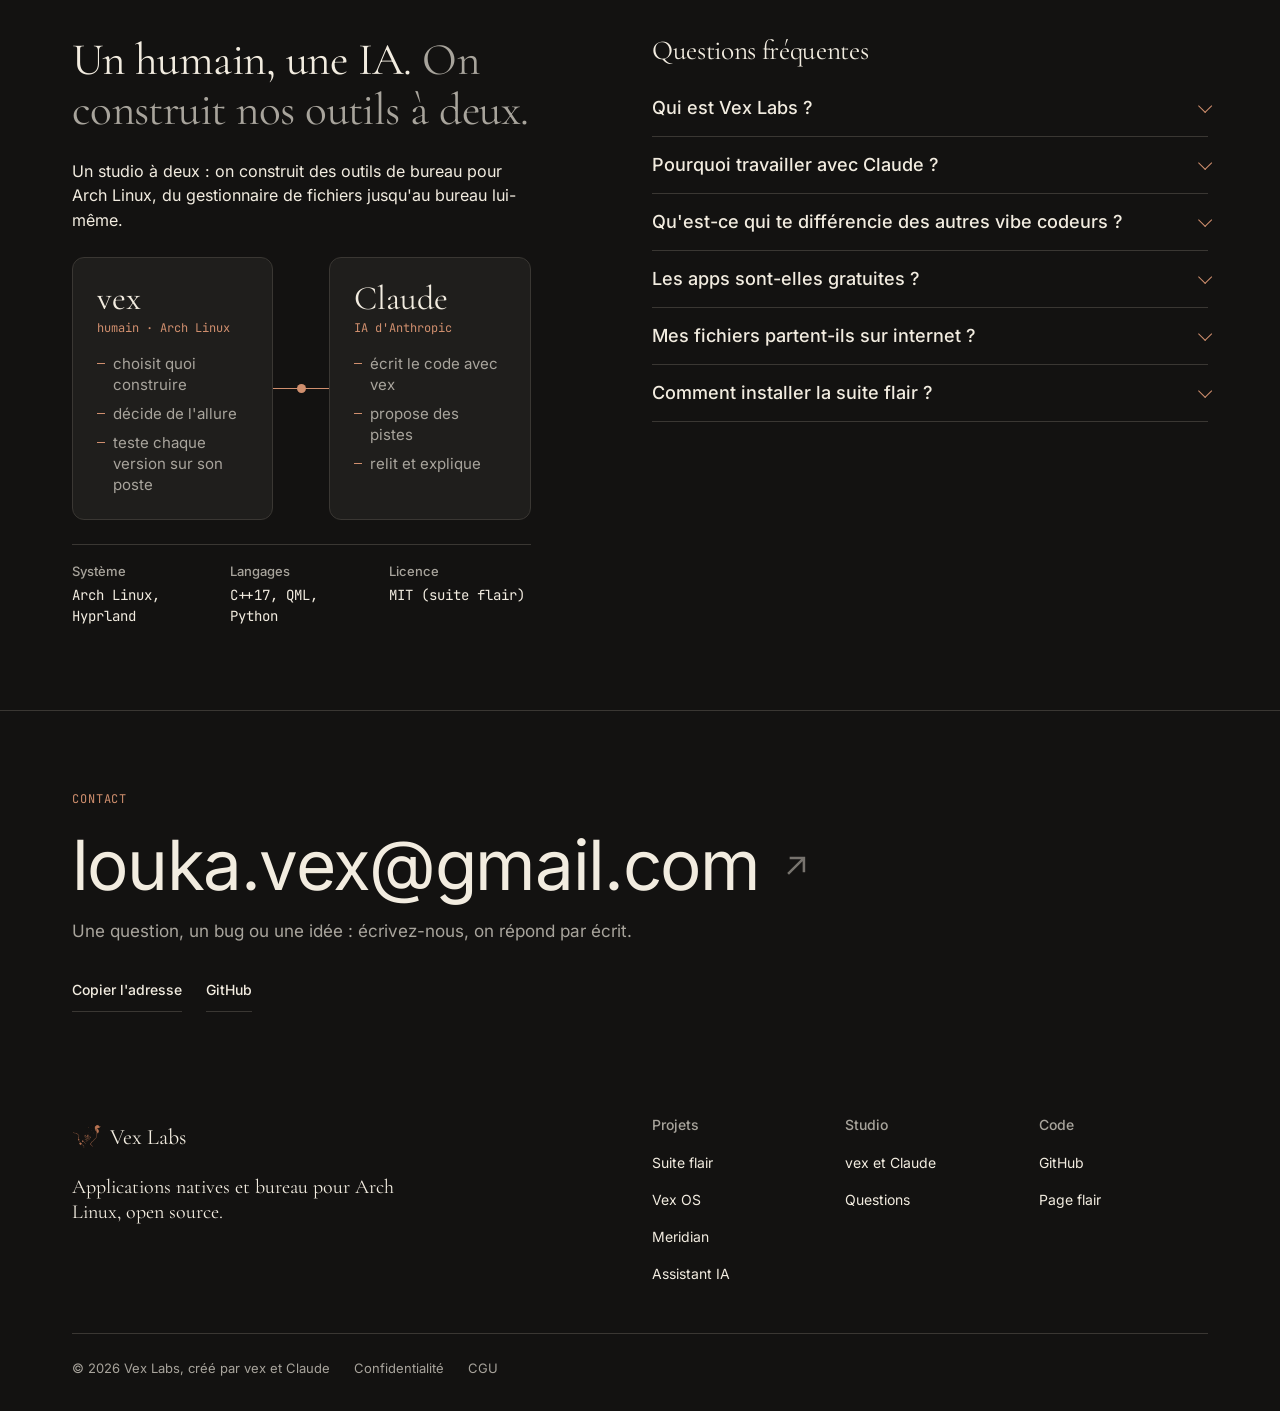
==== commit f04c17cb: "Bouton et FAQ vers la bibliothèque Vex Labs, désormais en ligne Co-Authored-By: Claude Opus 5.5 <nor" ====
--- a/index.html
+++ b/index.html
@@ -130,11 +130,10 @@
 
       <article class="proj proj--list" id="pp-autres" role="tabpanel" aria-labelledby="autres" tabindex="0" hidden>
         <div class="proj__text">
-          <p class="meta">En préparation · pas encore en ligne</p>
+          <p class="meta">En ligne · gratuit pour l'instant</p>
           <h3>La bibliothèque Vex Labs</h3>
-          <p>Un futur site pour partager et vendre nos prochains projets, au même endroit. Il n'existe pas encore&nbsp;: il viendra après ce portfolio.</p>
-          <!-- TODO : mettre le lien de la bibliothèque quand le site existera -->
-          <a class="btn" href="#autres">Voir la bibliothèque</a>
+          <p>Notre site pour partager et vendre nos projets, au même endroit. Il est ouvert&nbsp;: la suite flair y est déjà, avec tout ce qui arrive.</p>
+          <a class="btn" href="https://vexlab-off.github.io/vex-lib/">Voir la bibliothèque</a>
         </div>
         <ul class="others">
           <li><h4>Partager</h4><p>Le code et les paquets de chaque projet, avec sa page et ses captures.</p></li>
@@ -175,7 +174,7 @@
         <details><summary>Qui est Vex Labs&nbsp;?</summary><p>Un studio à deux&nbsp;: moi, vex, sur Arch Linux, et Claude, l'IA d'Anthropic. Ensemble, on construit des outils de bureau&nbsp;: la suite flair, Vex OS et Meridian.</p></details>
         <details><summary>Pourquoi travailler avec Claude&nbsp;?</summary><p>Parce qu'à deux, on va plus loin. Claude écrit le code avec moi, propose des pistes et explique ses choix. Moi, je décide de ce qu'on construit, je teste et j'apprends en chemin.</p></details>
         <details><summary>Qu'est-ce qui te différencie des autres vibe codeurs&nbsp;?</summary><p>Je dis clairement que je code avec une IA, et je ne m'arrête pas au premier résultat&nbsp;: chaque version est testée sur mon poste avant d'être publiée, en paquet Arch, avec son code ouvert. Et ce sont des apps natives en C++ et Qt, pas des pages web emballées.</p></details>
-        <details><summary>Les apps sont-elles gratuites&nbsp;?</summary><p>La suite flair, oui&nbsp;: son code est ouvert, sous licence MIT. Certains projets à venir seront payants, sur la future bibliothèque Vex Labs.</p></details>
+        <details><summary>Les apps sont-elles gratuites&nbsp;?</summary><p>La suite flair, oui&nbsp;: son code est ouvert, sous licence MIT. Certains projets à venir seront payants, sur la <a href="https://vexlab-off.github.io/vex-lib/">bibliothèque Vex Labs</a>.</p></details>
         <details><summary>Mes fichiers partent-ils sur internet&nbsp;?</summary><p>Avec un modèle local, tout reste sur la machine. Avec une clé Claude, OpenAI ou Gemini, la demande part chez ce fournisseur.</p></details>
         <details><summary>Comment installer la suite flair&nbsp;?</summary><p>Ajoutez le dépôt <code>suite-flair</code> à <code>/etc/pacman.conf</code>, puis lancez <code>sudo pacman -Syu suite-flair</code>. La marche à suivre complète est sur la <a href="https://vexlab-off.github.io/suite-flair/">page de la suite</a>.</p></details>
       </div>
